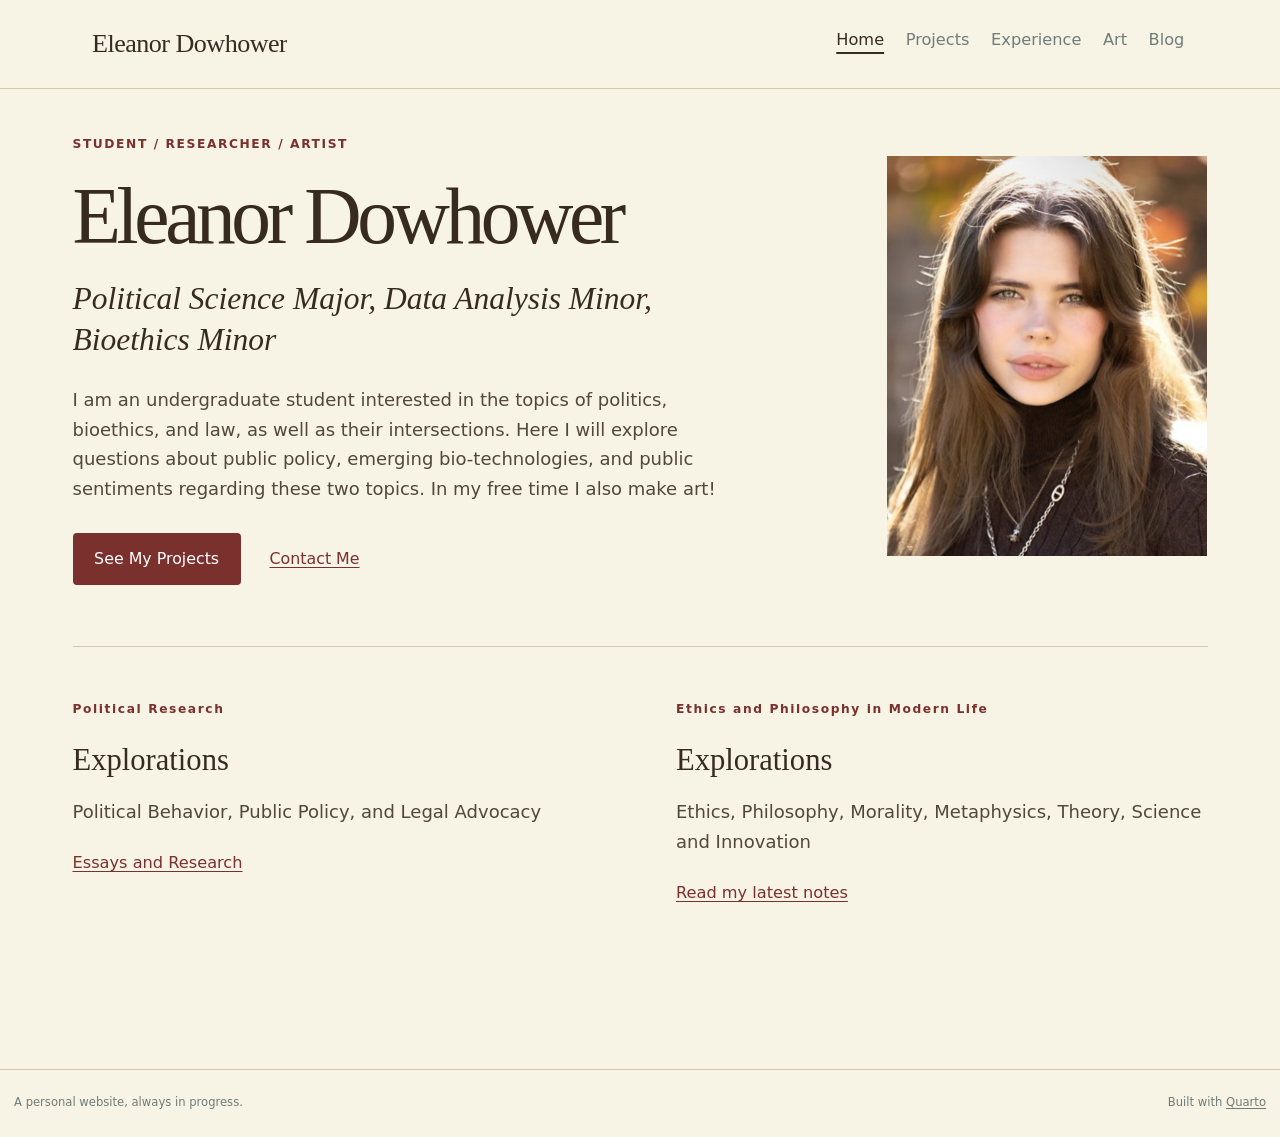
==== docs/index.html @ ec9fc7a0 "research added" ====
<!DOCTYPE html>
<html xmlns="http://www.w3.org/1999/xhtml" lang="en" xml:lang="en"><head>

<meta charset="utf-8">
<meta name="generator" content="quarto-1.9.38">

<meta name="viewport" content="width=device-width, initial-scale=1.0, user-scalable=yes">


<title>Home – Eleanor Dowhower</title>
<style>
/* Default styles provided by pandoc.
** See https://pandoc.org/MANUAL.html#variables-for-html for config info.
*/
code{white-space: pre-wrap;}
span.smallcaps{font-variant: small-caps;}
div.columns{display: flex; gap: min(4vw, 1.5em);}
div.column{flex: auto; overflow-x: auto;}
div.hanging-indent{margin-left: 1.5em; text-indent: -1.5em;}
ul.task-list{list-style: none;}
ul.task-list li input[type="checkbox"] {
  width: 0.8em;
  margin: 0 0.8em 0.2em -1em; /* quarto-specific, see https://github.com/quarto-dev/quarto-cli/issues/4556 */ 
  vertical-align: middle;
}
</style>


<script src="site_libs/quarto-nav/quarto-nav.js"></script>
<script src="site_libs/quarto-nav/headroom.min.js"></script>
<script src="site_libs/clipboard/clipboard.min.js"></script>
<script src="site_libs/quarto-html/quarto.js" type="module"></script>
<script src="site_libs/quarto-html/tabsets/tabsets.js" type="module"></script>
<script src="site_libs/quarto-html/popper.min.js"></script>
<script src="site_libs/quarto-html/tippy.umd.min.js"></script>
<link href="site_libs/quarto-html/tippy.css" rel="stylesheet">
<link href="site_libs/quarto-html/quarto-syntax-highlighting-15634bcf2e68342d4ad2dfa704d543f6.css" rel="stylesheet" id="quarto-text-highlighting-styles">
<script src="site_libs/bootstrap/bootstrap.min.js"></script>
<link href="site_libs/bootstrap/bootstrap-icons.css" rel="stylesheet">
<link href="site_libs/bootstrap/bootstrap-7a1a255f50d25106f7625a641bea76da.min.css" rel="stylesheet" append-hash="true" id="quarto-bootstrap" data-mode="light">
<script id="quarto-search-options" type="application/json">{
  "language": {
    "search-no-results-text": "No results",
    "search-matching-documents-text": "matching documents",
    "search-copy-link-title": "Copy link to search",
    "search-hide-matches-text": "Hide additional matches",
    "search-more-match-text": "more match in this document",
    "search-more-matches-text": "more matches in this document",
    "search-clear-button-title": "Clear",
    "search-text-placeholder": "",
    "search-detached-cancel-button-title": "Cancel",
    "search-submit-button-title": "Submit",
    "search-label": "Search"
  }
}</script>


<link rel="stylesheet" href="./_design/styles.css">
</head>

<body class="nav-fixed home-page quarto-light">

<div id="quarto-search-results"></div>
  <header id="quarto-header" class="headroom fixed-top">
    <nav class="navbar navbar-expand-lg " data-bs-theme="dark">
      <div class="navbar-container container-fluid">
      <div class="navbar-brand-container mx-auto">
    <a class="navbar-brand" href="./index.html">
    <span class="navbar-title">Eleanor Dowhower</span>
    </a>
  </div>
          <button class="navbar-toggler" type="button" data-bs-toggle="collapse" data-bs-target="#navbarCollapse" aria-controls="navbarCollapse" role="menu" aria-expanded="false" aria-label="Toggle navigation" onclick="if (window.quartoToggleHeadroom) { window.quartoToggleHeadroom(); }">
  <span class="navbar-toggler-icon"></span>
</button>
          <div class="collapse navbar-collapse" id="navbarCollapse">
            <ul class="navbar-nav navbar-nav-scroll me-auto">
  <li class="nav-item">
    <a class="nav-link active" href="./index.html" aria-current="page"> 
<span class="menu-text">Home</span></a>
  </li>  
  <li class="nav-item">
    <a class="nav-link" href="./research.html"> 
<span class="menu-text">Projects</span></a>
  </li>  
  <li class="nav-item">
    <a class="nav-link" href="./career.html"> 
<span class="menu-text">Experience</span></a>
  </li>  
  <li class="nav-item">
    <a class="nav-link" href="./travel.html"> 
<span class="menu-text">Art</span></a>
  </li>  
  <li class="nav-item">
    <a class="nav-link" href="./blog.html"> 
<span class="menu-text">Blog</span></a>
  </li>  
</ul>
          </div> <!-- /navcollapse -->
            <div class="quarto-navbar-tools">
</div>
      </div> <!-- /container-fluid -->
    </nav>
</header>
<!-- content -->
<div id="quarto-content" class="quarto-container page-columns page-rows-contents page-layout-full page-navbar">
<!-- sidebar -->
<!-- margin-sidebar -->
    
<!-- main -->
<main class="content column-page" id="quarto-document-content">

<header id="title-block-header" class="quarto-title-block default">
<div class="quarto-title">
<h1 class="title">Home</h1>
</div>



<div class="quarto-title-meta column-page">

    
  
    
  </div>
  


</header>


<!-- HOME: replace the name, introduction, and email below. Keep the ::: layout lines. -->
<!-- PREVIEW: first use Build > Render Website to generate every page, then Render this file. -->
<div class="home-hero">
<div class="hero-copy">
<p><span class="eyebrow">STUDENT / RESEARCHER / ARTIST</span></p>
<section id="eleanor-dowhower" class="level1 display-name">
<h1 class="display-name">Eleanor Dowhower</h1>
<p><span class="hero-subtitle">Political Science Major, Data Analysis Minor, Bioethics Minor</span></p>
<p>I am an undergraduate student interested in the topics of politics, bioethics, and law, as well as their intersections. Here I will explore questions about public policy, emerging bio-technologies, and public sentiments regarding these two topics. In my free time I also make art!</p>
<p><a href="./research.html" class="primary-link">See My Projects</a> <a href="mailto:edowhow1@lion.lmu.edu" class="quiet-link">Contact Me</a></p>
</section>
</div>
<div class="hero-photo">
<!-- Replace images/profile.jpg with your photo. Update the description in fig-alt too. -->
<p><img src="./images/Headshot.png" class="img-fluid" alt="headshot of me"></p>
</div>
</div>
<div class="home-notes">
<div class="home-note">
<p><span class="eyebrow">Political Research</span></p>
<section id="explorations" class="level2">
<h2 data-anchor-id="explorations">Explorations</h2>
<p>Political Behavior, Public Policy, and Legal Advocacy</p>
<p><a href="./research.html">Essays and Research</a></p>
</section>
</div>
<div class="home-note">
<p><span class="eyebrow">Ethics and Philosophy in Modern Life</span></p>
<section id="explorations-1" class="level2">
<h2 data-anchor-id="explorations-1">Explorations</h2>
<p>Ethics, Philosophy, Morality, Metaphysics, Theory, Science and Innovation</p>
<p><a href="./blog.html">Read my latest notes</a></p>
</section>
</div>
</div>



</main> <!-- /main -->
<script id="quarto-html-after-body" type="application/javascript">
  window.document.addEventListener("DOMContentLoaded", function (event) {
    const isCodeAnnotation = (el) => {
      for (const clz of el.classList) {
        if (clz.startsWith('code-annotation-')) {                     
          return true;
        }
      }
      return false;
    }
    const onCopySuccess = function(e) {
      // button target
      const button = e.trigger;
      // don't keep focus
      button.blur();
      // flash "checked"
      button.classList.add('code-copy-button-checked');
      var currentTitle = button.getAttribute("title");
      button.setAttribute("title", "Copied!");
      let tooltip;
      if (window.bootstrap) {
        button.setAttribute("data-bs-toggle", "tooltip");
        button.setAttribute("data-bs-placement", "left");
        button.setAttribute("data-bs-title", "Copied!");
        tooltip = new bootstrap.Tooltip(button, 
          { trigger: "manual", 
            customClass: "code-copy-button-tooltip",
            offset: [0, -8]});
        tooltip.show();    
      }
      setTimeout(function() {
        if (tooltip) {
          tooltip.hide();
          button.removeAttribute("data-bs-title");
          button.removeAttribute("data-bs-toggle");
          button.removeAttribute("data-bs-placement");
        }
        button.setAttribute("title", currentTitle);
        button.classList.remove('code-copy-button-checked');
      }, 1000);
      // clear code selection
      e.clearSelection();
    }
    const getTextToCopy = function(trigger) {
      const outerScaffold = trigger.parentElement.cloneNode(true);
      const codeEl = outerScaffold.querySelector('code');
      for (const childEl of codeEl.children) {
        if (isCodeAnnotation(childEl)) {
          childEl.remove();
        }
      }
      return codeEl.innerText;
    }
    const clipboard = new window.ClipboardJS('.code-copy-button:not([data-in-quarto-modal])', {
      text: getTextToCopy
    });
    clipboard.on('success', onCopySuccess);
    if (window.document.getElementById('quarto-embedded-source-code-modal')) {
      const clipboardModal = new window.ClipboardJS('.code-copy-button[data-in-quarto-modal]', {
        text: getTextToCopy,
        container: window.document.getElementById('quarto-embedded-source-code-modal')
      });
      clipboardModal.on('success', onCopySuccess);
    }
      var localhostRegex = new RegExp(/^(?:http|https):\/\/localhost\:?[0-9]*\//);
      var mailtoRegex = new RegExp(/^mailto:/);
        var filterRegex = new RegExp('/' + window.location.host + '/');
      var isInternal = (href) => {
          return filterRegex.test(href) || localhostRegex.test(href) || mailtoRegex.test(href);
      }
      // Inspect non-navigation links and adorn them if external
     var links = window.document.querySelectorAll('a[href]:not(.nav-link):not(.navbar-brand):not(.toc-action):not(.sidebar-link):not(.sidebar-item-toggle):not(.pagination-link):not(.no-external):not([aria-hidden]):not(.dropdown-item):not(.quarto-navigation-tool):not(.about-link)');
      for (var i=0; i<links.length; i++) {
        const link = links[i];
        if (!isInternal(link.href)) {
          // undo the damage that might have been done by quarto-nav.js in the case of
          // links that we want to consider external
          if (link.dataset.originalHref !== undefined) {
            link.href = link.dataset.originalHref;
          }
            // target, if specified
            link.setAttribute("target", "_blank");
            if (link.getAttribute("rel") === null) {
              link.setAttribute("rel", "noopener");
            }
        }
      }
    function tippyHover(el, contentFn, onTriggerFn, onUntriggerFn) {
      const config = {
        allowHTML: true,
        maxWidth: 500,
        delay: 100,
        arrow: false,
        appendTo: function(el) {
            return el.parentElement;
        },
        interactive: true,
        interactiveBorder: 10,
        theme: 'quarto',
        placement: 'bottom-start',
      };
      if (contentFn) {
        config.content = contentFn;
      }
      if (onTriggerFn) {
        config.onTrigger = onTriggerFn;
      }
      if (onUntriggerFn) {
        config.onUntrigger = onUntriggerFn;
      }
      window.tippy(el, config); 
    }
    const noterefs = window.document.querySelectorAll('a[role="doc-noteref"]');
    for (var i=0; i<noterefs.length; i++) {
      const ref = noterefs[i];
      tippyHover(ref, function() {
        // use id or data attribute instead here
        let href = ref.getAttribute('data-footnote-href') || ref.getAttribute('href');
        try { href = new URL(href).hash; } catch {}
        const id = href.replace(/^#\/?/, "");
        const note = window.document.getElementById(id);
        if (note) {
          return note.innerHTML;
        } else {
          return "";
        }
      });
    }
    const xrefs = window.document.querySelectorAll('a.quarto-xref');
    const processXRef = (id, note) => {
      // Strip column container classes
      const stripColumnClz = (el) => {
        el.classList.remove("page-full", "page-columns");
        if (el.children) {
          for (const child of el.children) {
            stripColumnClz(child);
          }
        }
      }
      stripColumnClz(note)
      if (id === null || id.startsWith('sec-')) {
        // Special case sections, only their first couple elements
        const container = document.createElement("div");
        if (note.children && note.children.length > 2) {
          container.appendChild(note.children[0].cloneNode(true));
          for (let i = 1; i < note.children.length; i++) {
            const child = note.children[i];
            if (child.tagName === "P" && child.innerText === "") {
              continue;
            } else {
              container.appendChild(child.cloneNode(true));
              break;
            }
          }
          if (window.Quarto?.typesetMath) {
            window.Quarto.typesetMath(container);
          }
          return container.innerHTML
        } else {
          if (window.Quarto?.typesetMath) {
            window.Quarto.typesetMath(note);
          }
          return note.innerHTML;
        }
      } else {
        // Remove any anchor links if they are present
        const anchorLink = note.querySelector('a.anchorjs-link');
        if (anchorLink) {
          anchorLink.remove();
        }
        if (window.Quarto?.typesetMath) {
          window.Quarto.typesetMath(note);
        }
        if (note.classList.contains("callout")) {
          return note.outerHTML;
        } else {
          return note.innerHTML;
        }
      }
    }
    for (var i=0; i<xrefs.length; i++) {
      const xref = xrefs[i];
      tippyHover(xref, undefined, function(instance) {
        instance.disable();
        let url = xref.getAttribute('href');
        let hash = undefined; 
        if (url.startsWith('#')) {
          hash = url;
        } else {
          try { hash = new URL(url).hash; } catch {}
        }
        if (hash) {
          const id = hash.replace(/^#\/?/, "");
          const note = window.document.getElementById(id);
          if (note !== null) {
            try {
              const html = processXRef(id, note.cloneNode(true));
              instance.setContent(html);
            } finally {
              instance.enable();
              instance.show();
            }
          } else {
            // See if we can fetch this
            fetch(url.split('#')[0])
            .then(res => res.text())
            .then(html => {
              const parser = new DOMParser();
              const htmlDoc = parser.parseFromString(html, "text/html");
              const note = htmlDoc.getElementById(id);
              if (note !== null) {
                const html = processXRef(id, note);
                instance.setContent(html);
              } 
            }).finally(() => {
              instance.enable();
              instance.show();
            });
          }
        } else {
          // See if we can fetch a full url (with no hash to target)
          // This is a special case and we should probably do some content thinning / targeting
          fetch(url)
          .then(res => res.text())
          .then(html => {
            const parser = new DOMParser();
            const htmlDoc = parser.parseFromString(html, "text/html");
            const note = htmlDoc.querySelector('main.content');
            if (note !== null) {
              // This should only happen for chapter cross references
              // (since there is no id in the URL)
              // remove the first header
              if (note.children.length > 0 && note.children[0].tagName === "HEADER") {
                note.children[0].remove();
              }
              const html = processXRef(null, note);
              instance.setContent(html);
            } 
          }).finally(() => {
            instance.enable();
            instance.show();
          });
        }
      }, function(instance) {
      });
    }
        let selectedAnnoteEl;
        const selectorForAnnotation = ( cell, annotation) => {
          let cellAttr = 'data-code-cell="' + cell + '"';
          let lineAttr = 'data-code-annotation="' +  annotation + '"';
          const selector = 'span[' + cellAttr + '][' + lineAttr + ']';
          return selector;
        }
        const selectCodeLines = (annoteEl) => {
          const doc = window.document;
          const targetCell = annoteEl.getAttribute("data-target-cell");
          const targetAnnotation = annoteEl.getAttribute("data-target-annotation");
          const annoteSpan = window.document.querySelector(selectorForAnnotation(targetCell, targetAnnotation));
          const lines = annoteSpan.getAttribute("data-code-lines").split(",");
          const lineIds = lines.map((line) => {
            return targetCell + "-" + line;
          })
          let top = null;
          let height = null;
          let parent = null;
          if (lineIds.length > 0) {
              //compute the position of the single el (top and bottom and make a div)
              const el = window.document.getElementById(lineIds[0]);
              top = el.offsetTop;
              height = el.offsetHeight;
              parent = el.parentElement.parentElement;
            if (lineIds.length > 1) {
              const lastEl = window.document.getElementById(lineIds[lineIds.length - 1]);
              const bottom = lastEl.offsetTop + lastEl.offsetHeight;
              height = bottom - top;
            }
            if (top !== null && height !== null && parent !== null) {
              // cook up a div (if necessary) and position it 
              let div = window.document.getElementById("code-annotation-line-highlight");
              if (div === null) {
                div = window.document.createElement("div");
                div.setAttribute("id", "code-annotation-line-highlight");
                div.style.position = 'absolute';
                parent.appendChild(div);
              }
              div.style.top = top - 2 + "px";
              div.style.height = height + 4 + "px";
              div.style.left = 0;
              let gutterDiv = window.document.getElementById("code-annotation-line-highlight-gutter");
              if (gutterDiv === null) {
                gutterDiv = window.document.createElement("div");
                gutterDiv.setAttribute("id", "code-annotation-line-highlight-gutter");
                gutterDiv.style.position = 'absolute';
                const codeCell = window.document.getElementById(targetCell);
                const gutter = codeCell.querySelector('.code-annotation-gutter');
                gutter.appendChild(gutterDiv);
              }
              gutterDiv.style.top = top - 2 + "px";
              gutterDiv.style.height = height + 4 + "px";
            }
            selectedAnnoteEl = annoteEl;
          }
        };
        const unselectCodeLines = () => {
          const elementsIds = ["code-annotation-line-highlight", "code-annotation-line-highlight-gutter"];
          elementsIds.forEach((elId) => {
            const div = window.document.getElementById(elId);
            if (div) {
              div.remove();
            }
          });
          selectedAnnoteEl = undefined;
        };
          // Handle positioning of the toggle
      window.addEventListener(
        "resize",
        throttle(() => {
          elRect = undefined;
          if (selectedAnnoteEl) {
            selectCodeLines(selectedAnnoteEl);
          }
        }, 10)
      );
      function throttle(fn, ms) {
      let throttle = false;
      let timer;
        return (...args) => {
          if(!throttle) { // first call gets through
              fn.apply(this, args);
              throttle = true;
          } else { // all the others get throttled
              if(timer) clearTimeout(timer); // cancel #2
              timer = setTimeout(() => {
                fn.apply(this, args);
                timer = throttle = false;
              }, ms);
          }
        };
      }
        // Attach click handler to the DT
        const annoteDls = window.document.querySelectorAll('dt[data-target-cell]');
        for (const annoteDlNode of annoteDls) {
          annoteDlNode.addEventListener('click', (event) => {
            const clickedEl = event.target;
            if (clickedEl !== selectedAnnoteEl) {
              unselectCodeLines();
              const activeEl = window.document.querySelector('dt[data-target-cell].code-annotation-active');
              if (activeEl) {
                activeEl.classList.remove('code-annotation-active');
              }
              selectCodeLines(clickedEl);
              clickedEl.classList.add('code-annotation-active');
            } else {
              // Unselect the line
              unselectCodeLines();
              clickedEl.classList.remove('code-annotation-active');
            }
          });
        }
    const findCites = (el) => {
      const parentEl = el.parentElement;
      if (parentEl) {
        const cites = parentEl.dataset.cites;
        if (cites) {
          return {
            el,
            cites: cites.split(' ')
          };
        } else {
          return findCites(el.parentElement)
        }
      } else {
        return undefined;
      }
    };
    var bibliorefs = window.document.querySelectorAll('a[role="doc-biblioref"]');
    for (var i=0; i<bibliorefs.length; i++) {
      const ref = bibliorefs[i];
      const citeInfo = findCites(ref);
      if (citeInfo) {
        tippyHover(citeInfo.el, function() {
          var popup = window.document.createElement('div');
          citeInfo.cites.forEach(function(cite) {
            var citeDiv = window.document.createElement('div');
            citeDiv.classList.add('hanging-indent');
            citeDiv.classList.add('csl-entry');
            var biblioDiv = window.document.getElementById('ref-' + cite);
            if (biblioDiv) {
              citeDiv.innerHTML = biblioDiv.innerHTML;
            }
            popup.appendChild(citeDiv);
          });
          return popup.innerHTML;
        });
      }
    }
  });
  </script>
</div> <!-- /content -->
<footer class="footer">
  <div class="nav-footer">
    <div class="nav-footer-left">
<p>A personal website, always in progress.</p>
</div>   
    <div class="nav-footer-center">
      &nbsp;
    </div>
    <div class="nav-footer-right">
<p>Built with <a href="https://quarto.org/">Quarto</a></p>
</div>
  </div>
</footer>




</body></html>
---- docs/site_libs/quarto-html/quarto-syntax-highlighting-15634bcf2e68342d4ad2dfa704d543f6.css ----
/* quarto syntax highlight colors */
:root {
  --quarto-hl-ot-color: #003B4F;
  --quarto-hl-at-color: #657422;
  --quarto-hl-ss-color: #20794D;
  --quarto-hl-an-color: #5E5E5E;
  --quarto-hl-fu-color: #4758AB;
  --quarto-hl-st-color: #20794D;
  --quarto-hl-cf-color: #003B4F;
  --quarto-hl-op-color: #5E5E5E;
  --quarto-hl-er-color: #AD0000;
  --quarto-hl-bn-color: #AD0000;
  --quarto-hl-al-color: #AD0000;
  --quarto-hl-va-color: #111111;
  --quarto-hl-bu-color: inherit;
  --quarto-hl-ex-color: inherit;
  --quarto-hl-pp-color: #AD0000;
  --quarto-hl-in-color: #5E5E5E;
  --quarto-hl-vs-color: #20794D;
  --quarto-hl-wa-color: #5E5E5E;
  --quarto-hl-do-color: #5E5E5E;
  --quarto-hl-im-color: #00769E;
  --quarto-hl-ch-color: #20794D;
  --quarto-hl-dt-color: #AD0000;
  --quarto-hl-fl-color: #AD0000;
  --quarto-hl-co-color: #5E5E5E;
  --quarto-hl-cv-color: #5E5E5E;
  --quarto-hl-cn-color: #8f5902;
  --quarto-hl-sc-color: #5E5E5E;
  --quarto-hl-dv-color: #AD0000;
  --quarto-hl-kw-color: #003B4F;
}

/* other quarto variables */
:root {
  --quarto-font-monospace: SFMono-Regular, Menlo, Monaco, Consolas, "Liberation Mono", "Courier New", monospace;
}

/* syntax highlight based on Pandoc's rules */
pre > code.sourceCode > span {
  color: #003B4F;
}

code.sourceCode > span {
  color: #003B4F;
}

div.sourceCode,
div.sourceCode pre.sourceCode {
  color: #003B4F;
}

/* Normal */
code span {
  color: #003B4F;
}

/* Alert */
code span.al {
  color: #AD0000;
  font-style: inherit;
}

/* Annotation */
code span.an {
  color: #5E5E5E;
  font-style: inherit;
}

/* Attribute */
code span.at {
  color: #657422;
  font-style: inherit;
}

/* BaseN */
code span.bn {
  color: #AD0000;
  font-style: inherit;
}

/* BuiltIn */
code span.bu {
  font-style: inherit;
}

/* ControlFlow */
code span.cf {
  color: #003B4F;
  font-weight: bold;
  font-style: inherit;
}

/* Char */
code span.ch {
  color: #20794D;
  font-style: inherit;
}

/* Constant */
code span.cn {
  color: #8f5902;
  font-style: inherit;
}

/* Comment */
code span.co {
  color: #5E5E5E;
  font-style: inherit;
}

/* CommentVar */
code span.cv {
  color: #5E5E5E;
  font-style: italic;
}

/* Documentation */
code span.do {
  color: #5E5E5E;
  font-style: italic;
}

/* DataType */
code span.dt {
  color: #AD0000;
  font-style: inherit;
}

/* DecVal */
code span.dv {
  color: #AD0000;
  font-style: inherit;
}

/* Error */
code span.er {
  color: #AD0000;
  font-style: inherit;
}

/* Extension */
code span.ex {
  font-style: inherit;
}

/* Float */
code span.fl {
  color: #AD0000;
  font-style: inherit;
}

/* Function */
code span.fu {
  color: #4758AB;
  font-style: inherit;
}

/* Import */
code span.im {
  color: #00769E;
  font-style: inherit;
}

/* Information */
code span.in {
  color: #5E5E5E;
  font-style: inherit;
}

/* Keyword */
code span.kw {
  color: #003B4F;
  font-weight: bold;
  font-style: inherit;
}

/* Operator */
code span.op {
  color: #5E5E5E;
  font-style: inherit;
}

/* Other */
code span.ot {
  color: #003B4F;
  font-style: inherit;
}

/* Preprocessor */
code span.pp {
  color: #AD0000;
  font-style: inherit;
}

/* SpecialChar */
code span.sc {
  color: #5E5E5E;
  font-style: inherit;
}

/* SpecialString */
code span.ss {
  color: #20794D;
  font-style: inherit;
}

/* String */
code span.st {
  color: #20794D;
  font-style: inherit;
}

/* Variable */
code span.va {
  color: #111111;
  font-style: inherit;
}

/* VerbatimString */
code span.vs {
  color: #20794D;
  font-style: inherit;
}

/* Warning */
code span.wa {
  color: #5E5E5E;
  font-style: italic;
}

.prevent-inlining {
  content: "</";
}

/*# sourceMappingURL=f23921c56f73e400b49028c9186a1aa0.css.map */
---- docs/_design/styles.css ----
/* Optional customization: change the dark accent color below.
   Everything else can stay as it is while you write your site. */
:root {
  --paper: #F7F3E5;
  --ink: #372B20;
  --body-ink: #51483B;
  --accent: #7A302D;
  --muted: #6F7D7A;
  --rule: #D2C8AE;
  --serif: Georgia, "Times New Roman", serif;
}

body { background: var(--paper); color: var(--body-ink); }
a { color: var(--accent); text-underline-offset: .2em; }
a:hover { color: #173e32; }
a:focus-visible, button:focus-visible {
  outline: 3px solid var(--accent);
  outline-offset: 5px;
}
h1, h2, h3, h4 { color: var(--ink); }
h1, h2, h3 { font-family: var(--serif); font-weight: 400; }
h1 { font-size: clamp(2.25rem, 4.4vw, 3.6rem); line-height: 1.13; letter-spacing: -.035em; }
h2 { font-size: 1.9rem; border: 0; padding-bottom: 0; margin-top: 2.7rem; }
h3 { font-size: 1.4rem; margin-top: 1.9rem; }
p { margin-bottom: 1.15rem; }
li { margin-bottom: .45rem; }
strong { color: var(--ink); font-weight: 600; }

/* Shared navigation. No extra dropdowns or social-icon extensions. */
#quarto-header { border-bottom: 1px solid var(--rule); }
.navbar { background: var(--paper) !important; padding: 1rem 0; }
.navbar > .container-fluid { max-width: 1160px; margin: auto; padding: 0 32px; }
.navbar-brand { color: var(--ink) !important; font: 1.45rem var(--serif); letter-spacing: -.02em; }
.navbar-brand:hover { color: var(--accent) !important; }
.navbar-nav { gap: .8rem; }
.navbar .nav-link { color: var(--muted); font-size: .9rem; padding: .45rem .2rem !important; }
.navbar .nav-link.active { color: var(--ink); text-decoration: underline; text-underline-offset: .45em; text-decoration-thickness: 2px; }
.navbar .nav-link:hover { color: var(--accent); }
.navbar-toggler { border: 1px solid var(--rule); border-radius: 4px; }

.home-page #title-block-header { display: none; }
main.content { padding-top: 2rem; margin-bottom: 4.5rem; }
#title-block-header { margin-bottom: 2.6rem; padding-bottom: 1.8rem; border-bottom: 1px solid var(--rule); }
#title-block-header .subtitle { color: var(--muted); font-size: 1.06rem; margin-top: .9rem; max-width: 42rem; }
.quarto-title-meta { margin-top: 1.4rem; }
.quarto-title-meta-heading { color: var(--muted); }

/* Home page: the ::: layout blocks in index.qmd use these classes. */
.home-hero { display: grid; grid-template-columns: minmax(0, 1.4fr) minmax(230px, .8fr); gap: 4rem; align-items: center; padding: 1.7rem 0 3.4rem; }
.home-hero p:last-child { margin-bottom: 0; }
.eyebrow, .project-label { color: var(--accent); font-size: .68rem; font-weight: 600; letter-spacing: .13em; line-height: 1.6; }
h1.display-name { font-size: clamp(3.6rem, 6.2vw, 5.6rem); line-height: 1; margin: .8rem 0 1.25rem; letter-spacing: -.055em; }
.hero-subtitle { display: inline-block; color: var(--ink); font: italic 1.75rem/1.3 var(--serif); margin-bottom: .2rem; }
.hero-copy p { max-width: 37rem; }
.hero-copy p:last-child { display: flex; gap: 1.6rem; align-items: center; flex-wrap: wrap; margin-top: 1.65rem; }
.primary-link { display: inline-block; background: var(--accent); color: #fff !important; padding: .7rem 1.2rem; border-radius: 4px; text-decoration: none; font-size: .88rem; }
.primary-link:hover { background: #234c3e; }
.quiet-link { font-size: .88rem; }
.hero-photo { justify-self: end; width: 100%; max-width: 320px; }
.hero-photo p, .hero-photo figure { margin: 0; }
.hero-photo img { width: 100%; aspect-ratio: 4 / 5; object-fit: cover; border-radius: 0; }
.home-notes { border-top: 1px solid var(--rule); display: grid; grid-template-columns: 1fr 1fr; gap: 4rem; padding-top: 2.5rem; }
.home-note h2 { font-size: 1.7rem; margin-top: .6rem; margin-bottom: 1rem; }
.home-note p:last-child a { font-size: .9rem; }

/* Photos and the automatic blog list. */
.featured-photo { width: 100%; border-radius: 0; }
.travel-photo { width: 60%; border-radius: 0; }
.quarto-listing { margin-top: 2rem; }
.quarto-listing-default .quarto-post { border-bottom: 1px solid var(--rule); padding: 1.5rem 0; margin: 0; }
.quarto-listing-default .quarto-post .listing-title { font: 1.6rem/1.2 var(--serif); margin-bottom: .7rem; }
.quarto-listing-default .quarto-post .listing-title a { color: var(--ink); }
.quarto-listing-default .quarto-post .listing-description { color: var(--body-ink); }
.quarto-listing-default .quarto-post .metadata { color: var(--muted); font-size: .78rem; }
.quarto-listing-default a { text-decoration: none; }
.quarto-listing-default a:hover { text-decoration: underline; }
.listing-no-matching { color: var(--muted); }

.nav-footer { border-top: 1px solid var(--rule); color: var(--muted); font-size: .78rem; background: var(--paper); }
.nav-footer a { color: var(--muted); }
.nav-footer-left, .nav-footer-right { padding: .8rem 0; }

@media (min-width: 992px) {
  .navbar-collapse { justify-content: flex-end; }
  .navbar-nav.me-auto { margin-right: 0 !important; }
}
@media (max-width: 991px) {
  .navbar-nav { gap: .15rem; padding-top: 1rem; }
  .navbar > .container-fluid { padding: 0 24px; }
  .home-hero { gap: 2rem; }
}
@media (max-width: 680px) {
  body { font-size: 17px; }
  main.content { padding-top: 1.3rem; margin-bottom: 3rem; }
  h1 { font-size: 2.5rem; }
  h2 { font-size: 1.7rem; }
  #title-block-header { margin-bottom: 2rem; }
  .home-hero { grid-template-columns: 1fr; padding-top: .8rem; padding-bottom: 2.4rem; gap: 2rem; }
  h1.display-name { font-size: 3.8rem; }
  .hero-subtitle { font-size: 1.55rem; }
  .hero-photo { justify-self: start; max-width: 270px; }
  .home-notes { grid-template-columns: 1fr; gap: 2rem; padding-top: 2rem; }
  .quarto-listing-default .quarto-post { flex-wrap: wrap; gap: .6rem; }
  .quarto-listing-default .quarto-post .metadata { flex-basis: 100%; order: -1; }
  .quarto-listing-default .quarto-post .body { flex-basis: 100%; }
  .nav-footer { flex-direction: column; align-items: flex-start; gap: 0; }
  .nav-footer-left, .nav-footer-right { text-align: left; padding: .5rem 0; }
}
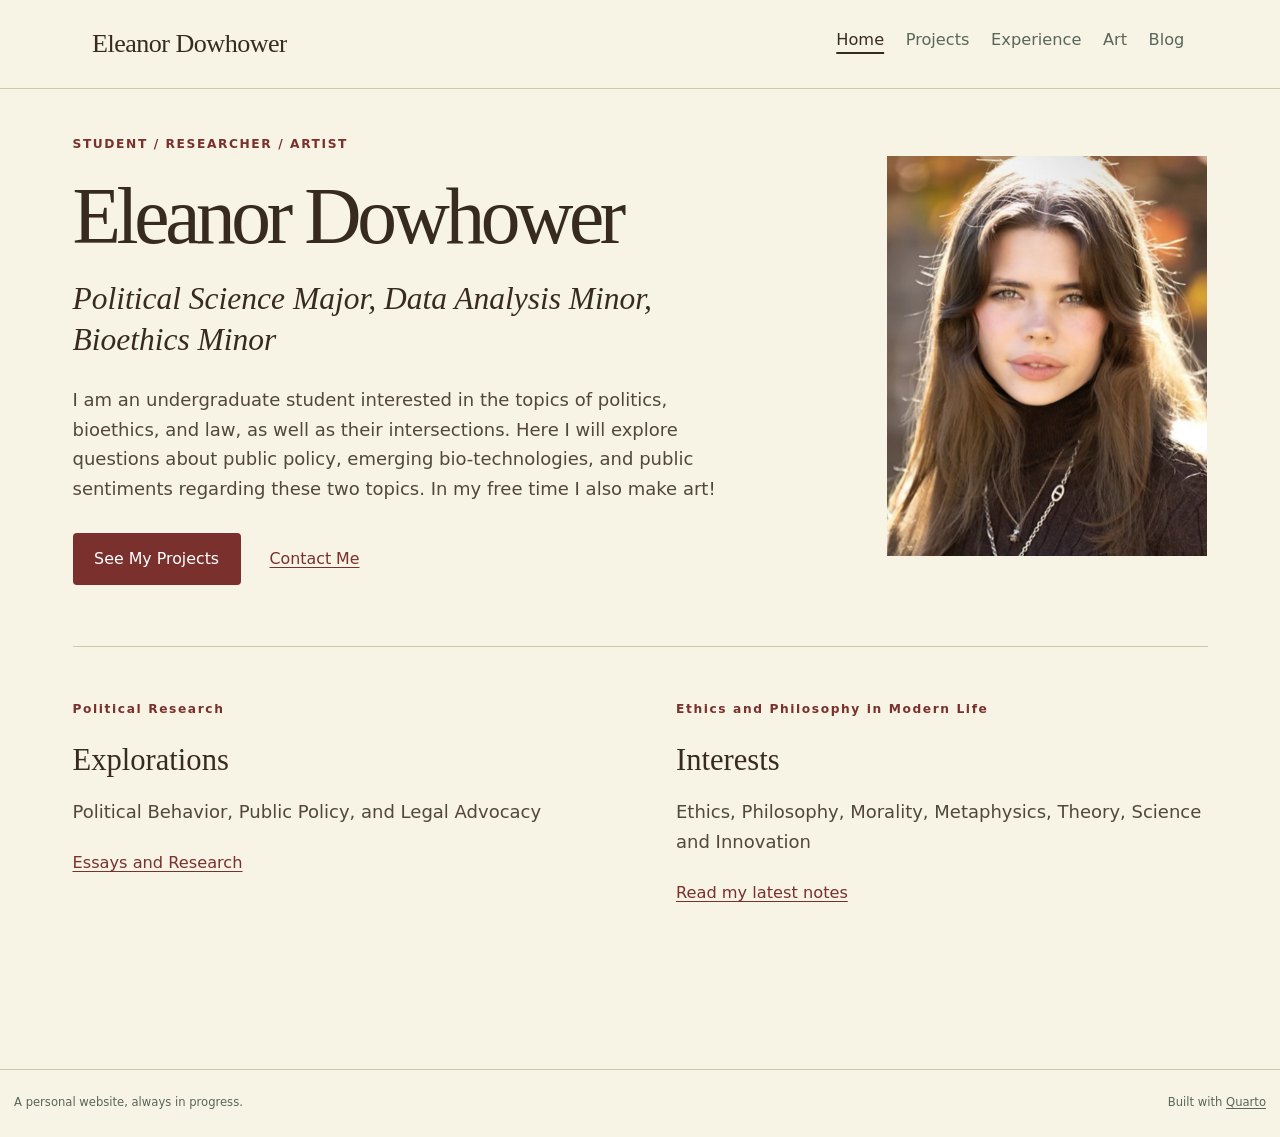
==== commit cb5d5b17: "blogs" ====
--- a/docs/index.html
+++ b/docs/index.html
@@ -156,8 +156,8 @@
 </div>
 <div class="home-note">
 <p><span class="eyebrow">Ethics and Philosophy in Modern Life</span></p>
-<section id="explorations-1" class="level2">
-<h2 data-anchor-id="explorations-1">Explorations</h2>
+<section id="interests" class="level2">
+<h2 data-anchor-id="interests">Interests</h2>
 <p>Ethics, Philosophy, Morality, Metaphysics, Theory, Science and Innovation</p>
 <p><a href="./blog.html">Read my latest notes</a></p>
 </section>
--- a/docs/_design/styles.css
+++ b/docs/_design/styles.css
@@ -5,7 +5,7 @@
   --ink: #372B20;
   --body-ink: #51483B;
   --accent: #7A302D;
-  --muted: #6F7D7A;
+  --muted: #59665A;
   --rule: #D2C8AE;
   --serif: Georgia, "Times New Roman", serif;
 }
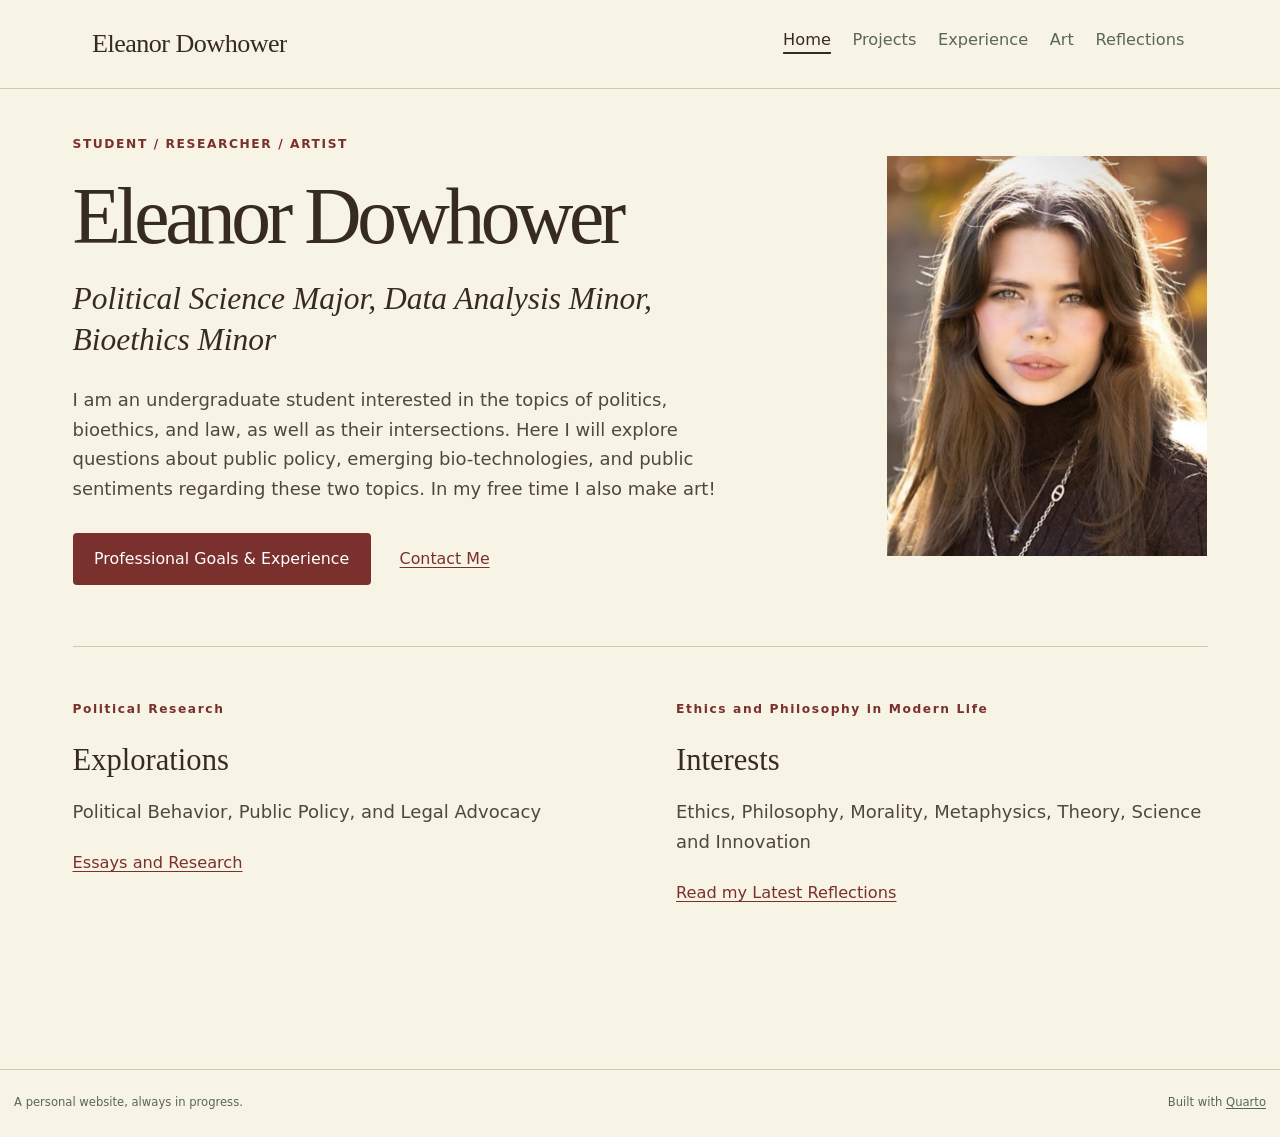
==== commit 463a55ac: "final revisions" ====
--- a/docs/index.html
+++ b/docs/index.html
@@ -92,7 +92,7 @@
   </li>  
   <li class="nav-item">
     <a class="nav-link" href="./blog.html"> 
-<span class="menu-text">Blog</span></a>
+<span class="menu-text">Reflections</span></a>
   </li>  
 </ul>
           </div> <!-- /navcollapse -->
@@ -137,7 +137,7 @@
 <h1 class="display-name">Eleanor Dowhower</h1>
 <p><span class="hero-subtitle">Political Science Major, Data Analysis Minor, Bioethics Minor</span></p>
 <p>I am an undergraduate student interested in the topics of politics, bioethics, and law, as well as their intersections. Here I will explore questions about public policy, emerging bio-technologies, and public sentiments regarding these two topics. In my free time I also make art!</p>
-<p><a href="./research.html" class="primary-link">See My Projects</a> <a href="mailto:edowhow1@lion.lmu.edu" class="quiet-link">Contact Me</a></p>
+<p><a href="./career.html" class="primary-link">Professional Goals &amp; Experience</a> <a href="mailto:edowhow1@lion.lmu.edu" class="quiet-link">Contact Me</a></p>
 </section>
 </div>
 <div class="hero-photo">
@@ -159,7 +159,7 @@
 <section id="interests" class="level2">
 <h2 data-anchor-id="interests">Interests</h2>
 <p>Ethics, Philosophy, Morality, Metaphysics, Theory, Science and Innovation</p>
-<p><a href="./blog.html">Read my latest notes</a></p>
+<p><a href="./blog.html">Read my Latest Reflections</a></p>
 </section>
 </div>
 </div>
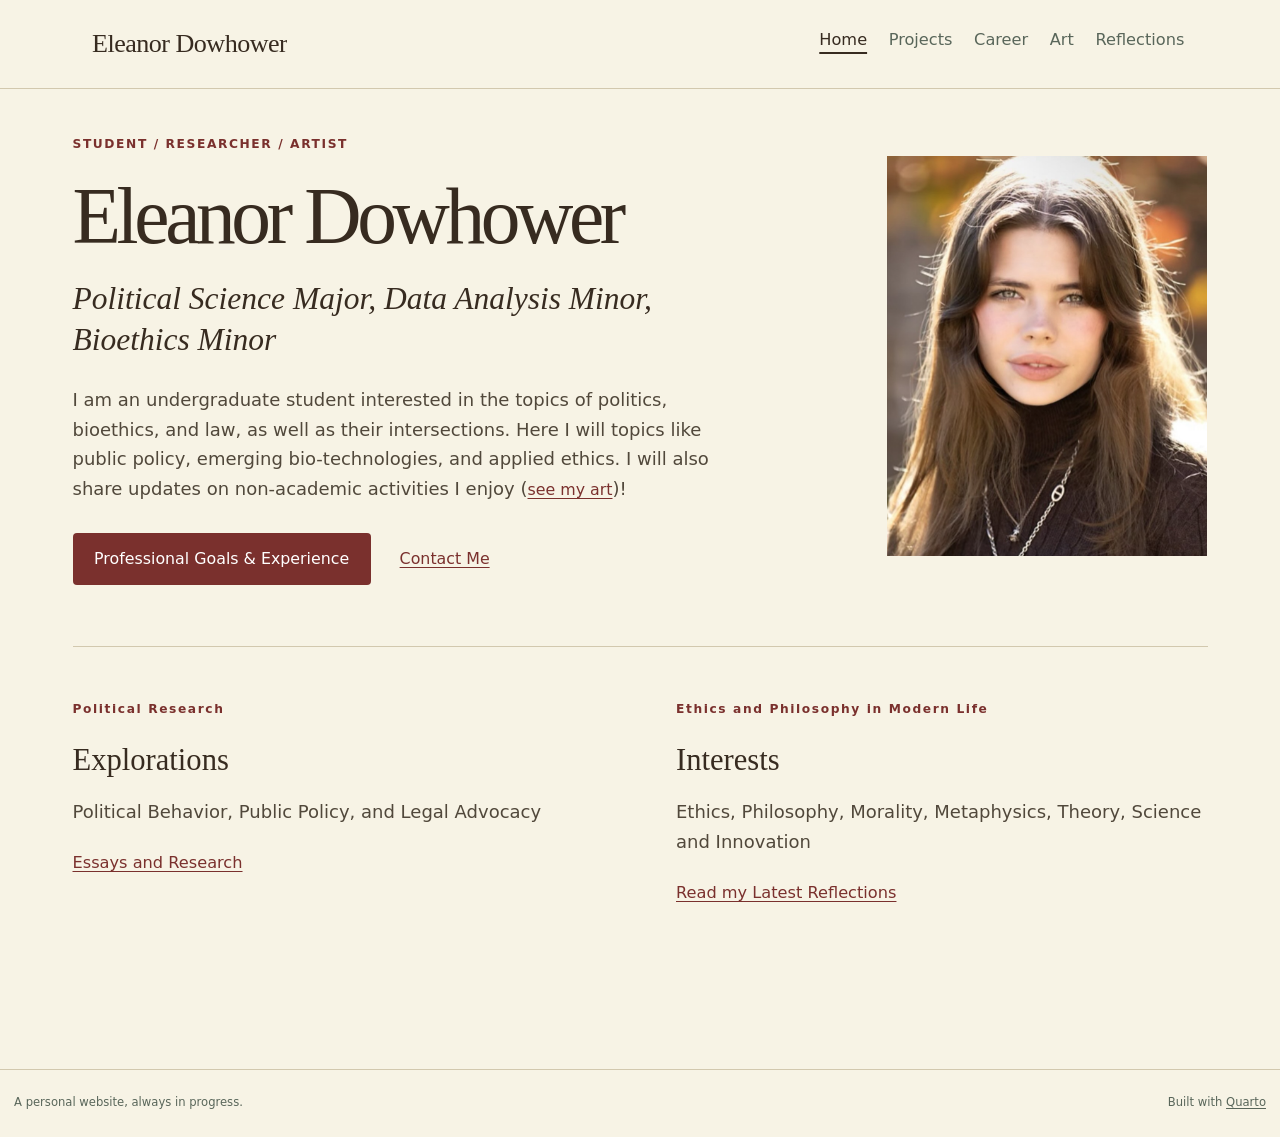
==== commit 9f4a6f0a: "h" ====
--- a/docs/index.html
+++ b/docs/index.html
@@ -84,7 +84,7 @@
   </li>  
   <li class="nav-item">
     <a class="nav-link" href="./career.html"> 
-<span class="menu-text">Experience</span></a>
+<span class="menu-text">Career</span></a>
   </li>  
   <li class="nav-item">
     <a class="nav-link" href="./travel.html"> 
@@ -136,7 +136,7 @@
 <section id="eleanor-dowhower" class="level1 display-name">
 <h1 class="display-name">Eleanor Dowhower</h1>
 <p><span class="hero-subtitle">Political Science Major, Data Analysis Minor, Bioethics Minor</span></p>
-<p>I am an undergraduate student interested in the topics of politics, bioethics, and law, as well as their intersections. Here I will explore questions about public policy, emerging bio-technologies, and public sentiments regarding these two topics. In my free time I also make art!</p>
+<p>I am an undergraduate student interested in the topics of politics, bioethics, and law, as well as their intersections. Here I will topics like public policy, emerging bio-technologies, and applied ethics. I will also share updates on non-academic activities I enjoy (<a href="./travel.html" class="quiet-link">see my art</a>)!</p>
 <p><a href="./career.html" class="primary-link">Professional Goals &amp; Experience</a> <a href="mailto:edowhow1@lion.lmu.edu" class="quiet-link">Contact Me</a></p>
 </section>
 </div>
@@ -233,7 +233,7 @@
     }
       var localhostRegex = new RegExp(/^(?:http|https):\/\/localhost\:?[0-9]*\//);
       var mailtoRegex = new RegExp(/^mailto:/);
-        var filterRegex = new RegExp('/' + window.location.host + '/');
+        var filterRegex = new RegExp("https:\/\/edowhower\.github\.io\/quarto-academic-website-template\/");
       var isInternal = (href) => {
           return filterRegex.test(href) || localhostRegex.test(href) || mailtoRegex.test(href);
       }
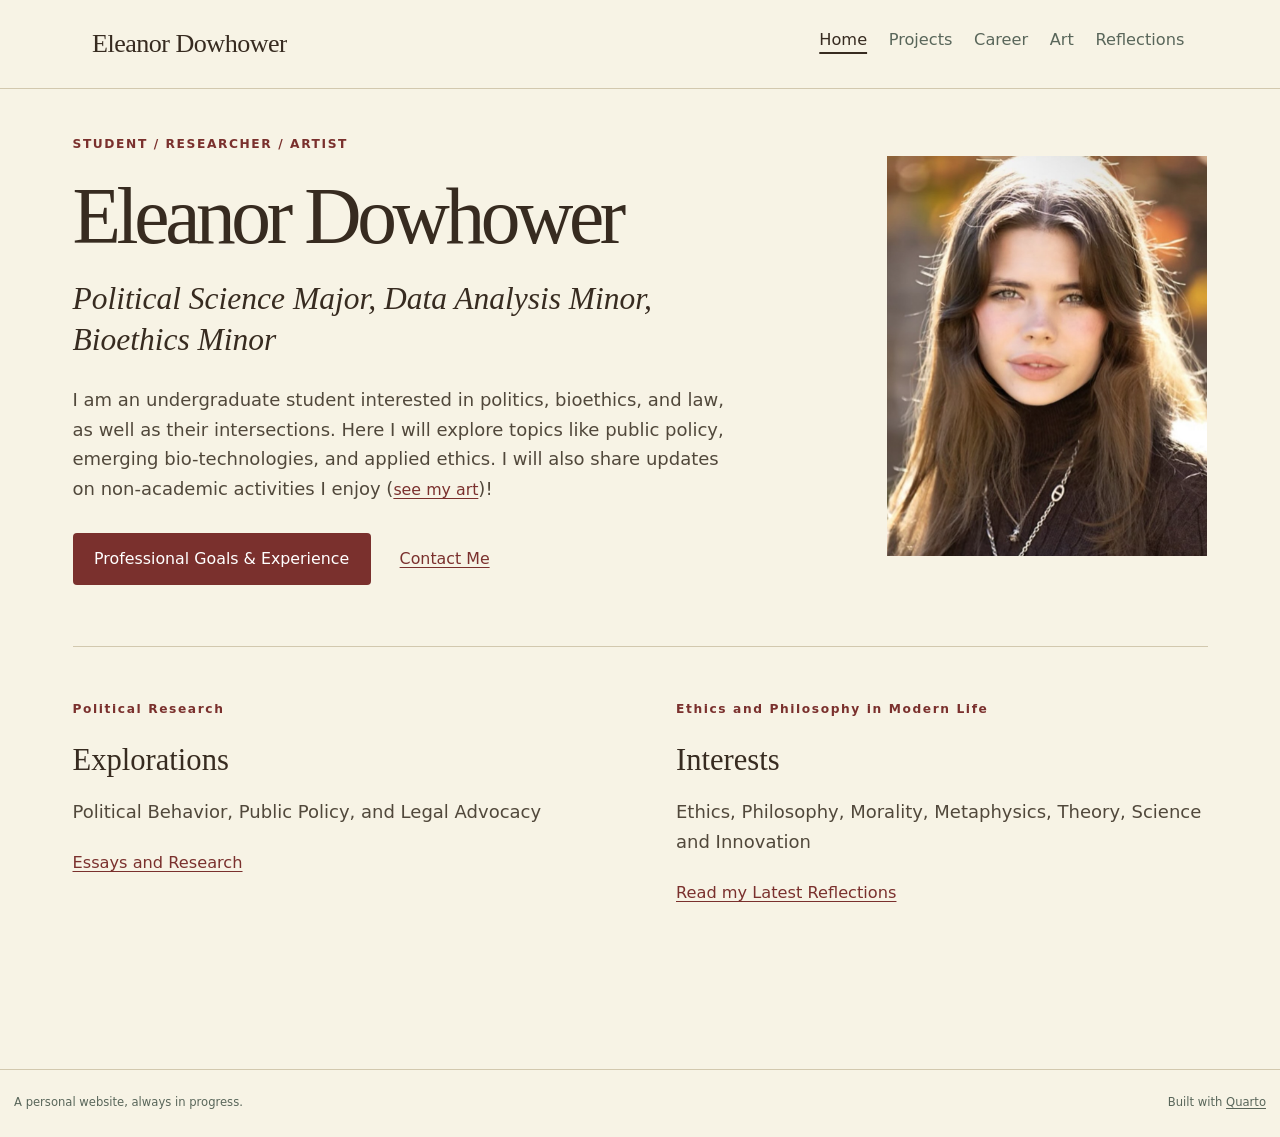
==== commit 0a445696: "typo" ====
--- a/docs/index.html
+++ b/docs/index.html
@@ -136,7 +136,7 @@
 <section id="eleanor-dowhower" class="level1 display-name">
 <h1 class="display-name">Eleanor Dowhower</h1>
 <p><span class="hero-subtitle">Political Science Major, Data Analysis Minor, Bioethics Minor</span></p>
-<p>I am an undergraduate student interested in the topics of politics, bioethics, and law, as well as their intersections. Here I will topics like public policy, emerging bio-technologies, and applied ethics. I will also share updates on non-academic activities I enjoy (<a href="./travel.html" class="quiet-link">see my art</a>)!</p>
+<p>I am an undergraduate student interested in politics, bioethics, and law, as well as their intersections. Here I will explore topics like public policy, emerging bio-technologies, and applied ethics. I will also share updates on non-academic activities I enjoy (<a href="./travel.html" class="quiet-link">see my art</a>)!</p>
 <p><a href="./career.html" class="primary-link">Professional Goals &amp; Experience</a> <a href="mailto:edowhow1@lion.lmu.edu" class="quiet-link">Contact Me</a></p>
 </section>
 </div>
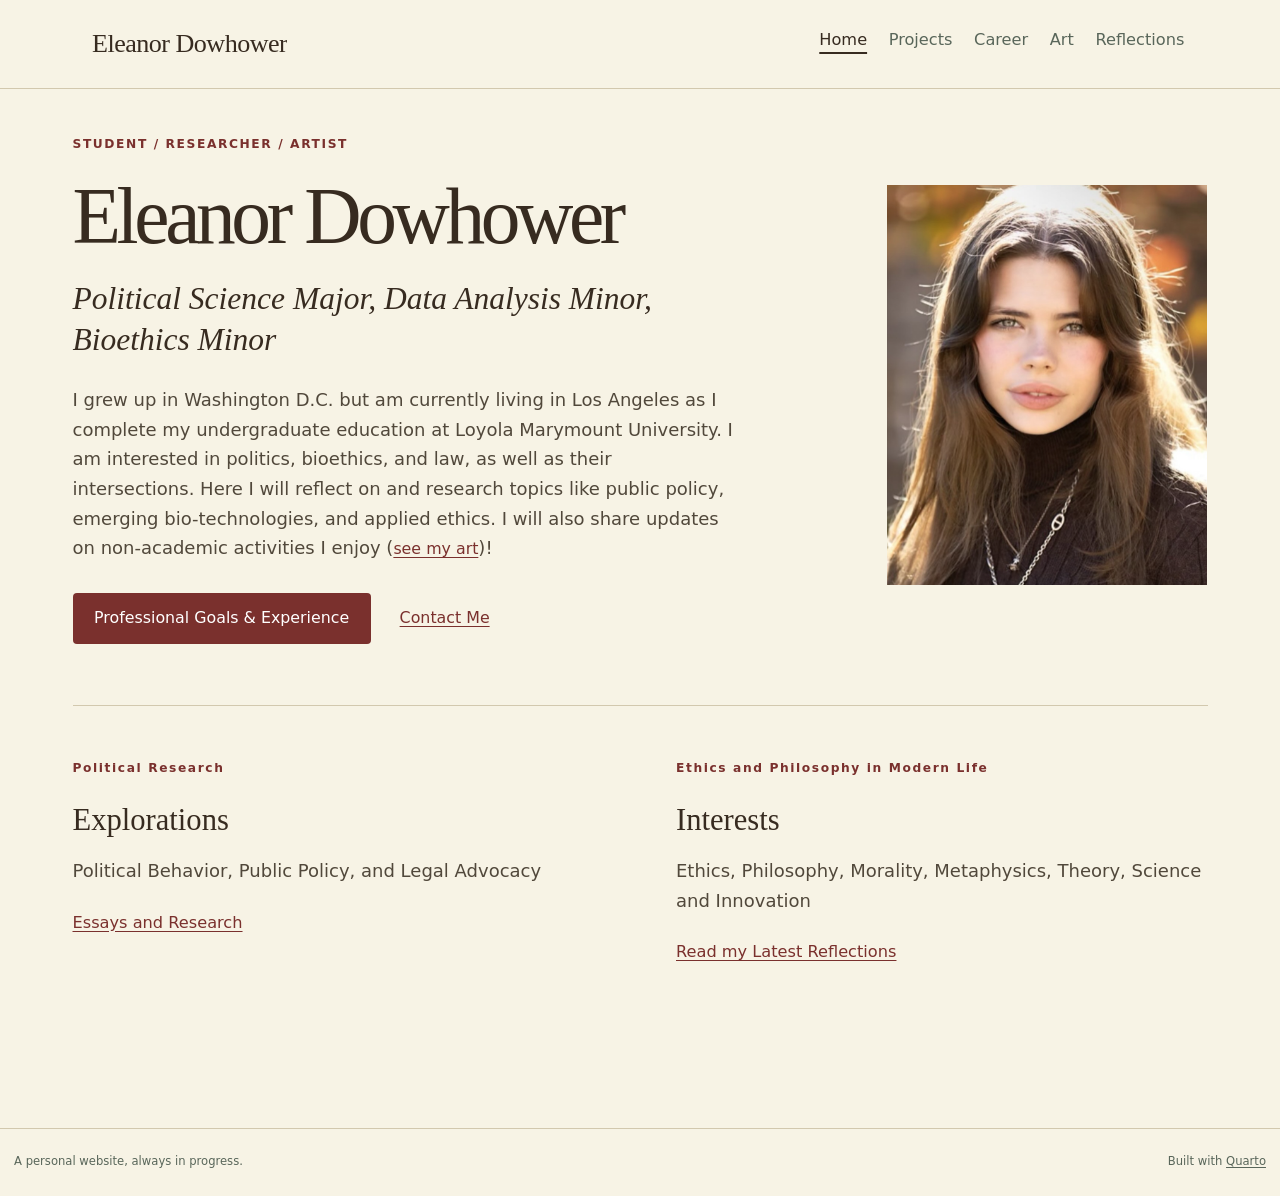
==== commit d586def9: "l" ====
--- a/docs/index.html
+++ b/docs/index.html
@@ -136,7 +136,7 @@
 <section id="eleanor-dowhower" class="level1 display-name">
 <h1 class="display-name">Eleanor Dowhower</h1>
 <p><span class="hero-subtitle">Political Science Major, Data Analysis Minor, Bioethics Minor</span></p>
-<p>I am an undergraduate student interested in politics, bioethics, and law, as well as their intersections. Here I will explore topics like public policy, emerging bio-technologies, and applied ethics. I will also share updates on non-academic activities I enjoy (<a href="./travel.html" class="quiet-link">see my art</a>)!</p>
+<p>I grew up in Washington D.C. but am currently living in Los Angeles as I complete my undergraduate education at Loyola Marymount University. I am interested in politics, bioethics, and law, as well as their intersections. Here I will reflect on and research topics like public policy, emerging bio-technologies, and applied ethics. I will also share updates on non-academic activities I enjoy (<a href="./travel.html" class="quiet-link">see my art</a>)!</p>
 <p><a href="./career.html" class="primary-link">Professional Goals &amp; Experience</a> <a href="mailto:edowhow1@lion.lmu.edu" class="quiet-link">Contact Me</a></p>
 </section>
 </div>
